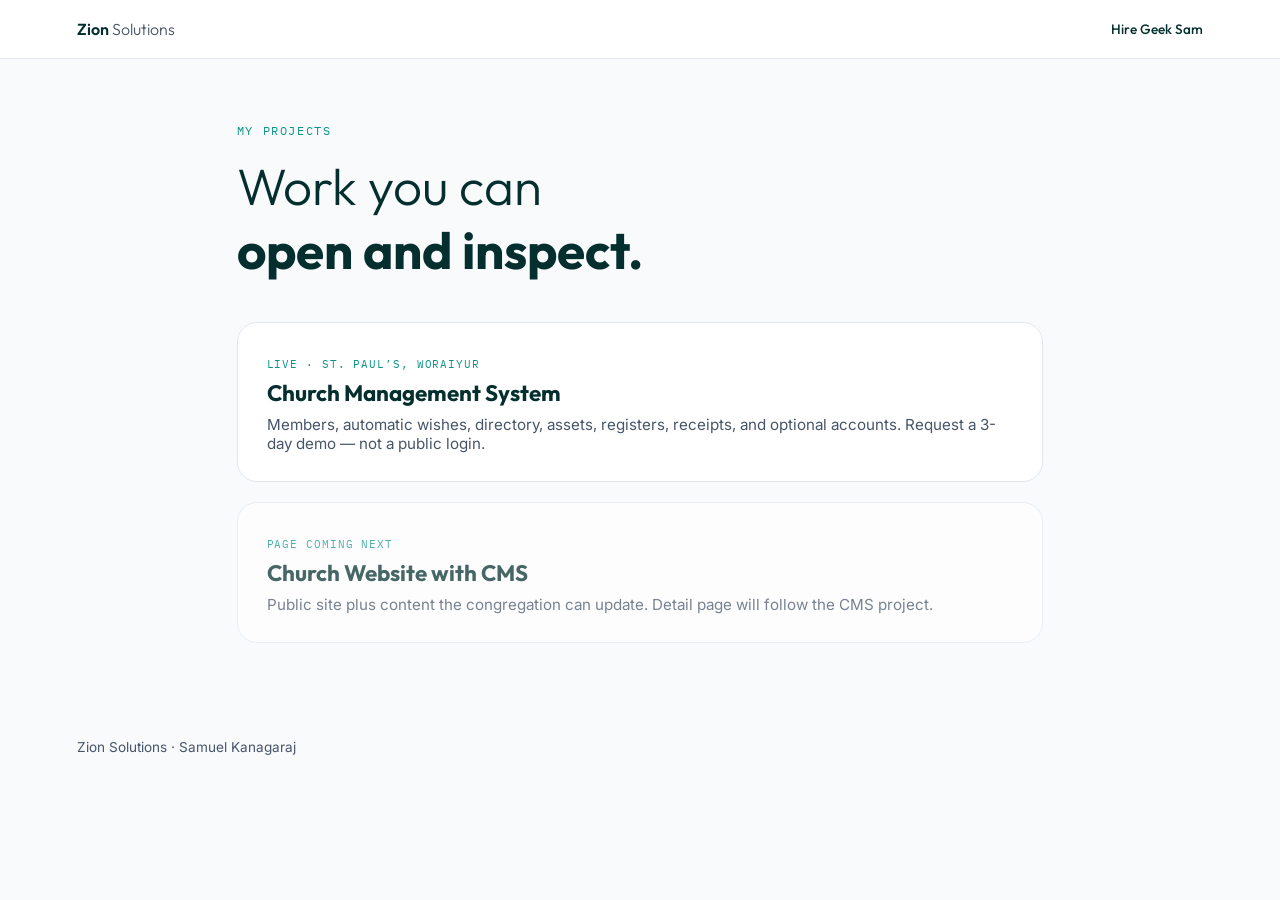
==== my-projects/index.html @ 7ed85b91 "Publish the Church CMS project page with live screenshots. Gives clients a dedicated URL under My Pr" ====
<!DOCTYPE html>
<html lang="en">
<head>
<script async src="https://www.googletagmanager.com/gtag/js?id=G-L01Q1EC8TN"></script>
<script>
  window.dataLayer = window.dataLayer || [];
  function gtag(){dataLayer.push(arguments);}
  gtag('js', new Date());
  gtag('config', 'G-L01Q1EC8TN');
</script>
<meta charset="UTF-8">
<meta name="viewport" content="width=device-width, initial-scale=1.0">
<title>My Projects — Zion Solutions</title>
<meta name="description" content="Projects by Samuel Kanagaraj / Zion Solutions: Church Management System, Church Website with CMS, and more.">
<link rel="preconnect" href="https://fonts.googleapis.com">
<link rel="preconnect" href="https://fonts.gstatic.com" crossorigin>
<link href="https://fonts.googleapis.com/css2?family=Outfit:wght@300;400;600;700&family=Inter:wght@400;500&family=IBM+Plex+Mono:wght@500&display=swap" rel="stylesheet">
<style>
:root { --ink:#042f2e; --clay:#0d9488; --stone:#475569; --border:#e2e8f0; --paper:#fff; --sand:#5eead4; }
* { box-sizing: border-box; margin: 0; padding: 0; }
body { font-family: Inter, sans-serif; color: var(--ink); background: #f8fafc; }
nav { display:flex; justify-content:space-between; align-items:center; padding:1.2rem 6%; background:#fff; border-bottom:1px solid var(--border); }
nav a { text-decoration:none; color:var(--ink); font-family:Outfit,sans-serif; font-weight:600; }
nav span { font-weight:300; color:var(--stone); }
.wrap { max-width:960px; margin:0 auto; padding:4rem 6%; }
.eyebrow { font-family:'IBM Plex Mono',monospace; font-size:.72rem; letter-spacing:.14em; text-transform:uppercase; color:var(--clay); margin-bottom:1rem; }
h1 { font-family:Outfit,sans-serif; font-size:clamp(2rem,5vw,3.2rem); font-weight:300; margin-bottom:2.5rem; }
h1 strong { font-weight:700; }
.cards { display:grid; gap:1.25rem; }
.card { display:block; background:#fff; border:1px solid var(--border); border-radius:20px; padding:1.8rem; text-decoration:none; color:inherit; }
.card:hover { border-color:var(--clay); }
.card em { font-style:normal; font-family:'IBM Plex Mono',monospace; font-size:.7rem; color:var(--clay); letter-spacing:.08em; }
.card h2 { font-family:Outfit,sans-serif; font-size:1.4rem; margin:.4rem 0 .5rem; }
.card p { color:var(--stone); font-size:.95rem; }
.soon { opacity:.72; pointer-events:none; }
footer { padding:2rem 6%; font-size:.85rem; color:var(--stone); }
</style>
</head>
<body>
<nav>
  <a href="../index.html">Zion<span> Solutions</span></a>
  <a href="../index.html#contact" style="font-size:.85rem;font-weight:500;">Hire Geek Sam</a>
</nav>
<div class="wrap">
  <div class="eyebrow">My Projects</div>
  <h1>Work you can<br><strong>open and inspect.</strong></h1>
  <div class="cards">
    <a class="card" href="church-cms/">
      <em>LIVE · ST. PAUL’S, WORAIYUR</em>
      <h2>Church Management System</h2>
      <p>Members, automatic wishes, directory, assets, registers, receipts, and optional accounts. Request a 3-day demo — not a public login.</p>
    </a>
    <div class="card soon">
      <em>PAGE COMING NEXT</em>
      <h2>Church Website with CMS</h2>
      <p>Public site plus content the congregation can update. Detail page will follow the CMS project.</p>
    </div>
  </div>
</div>
<footer>Zion Solutions · Samuel Kanagaraj</footer>
</body>
</html>
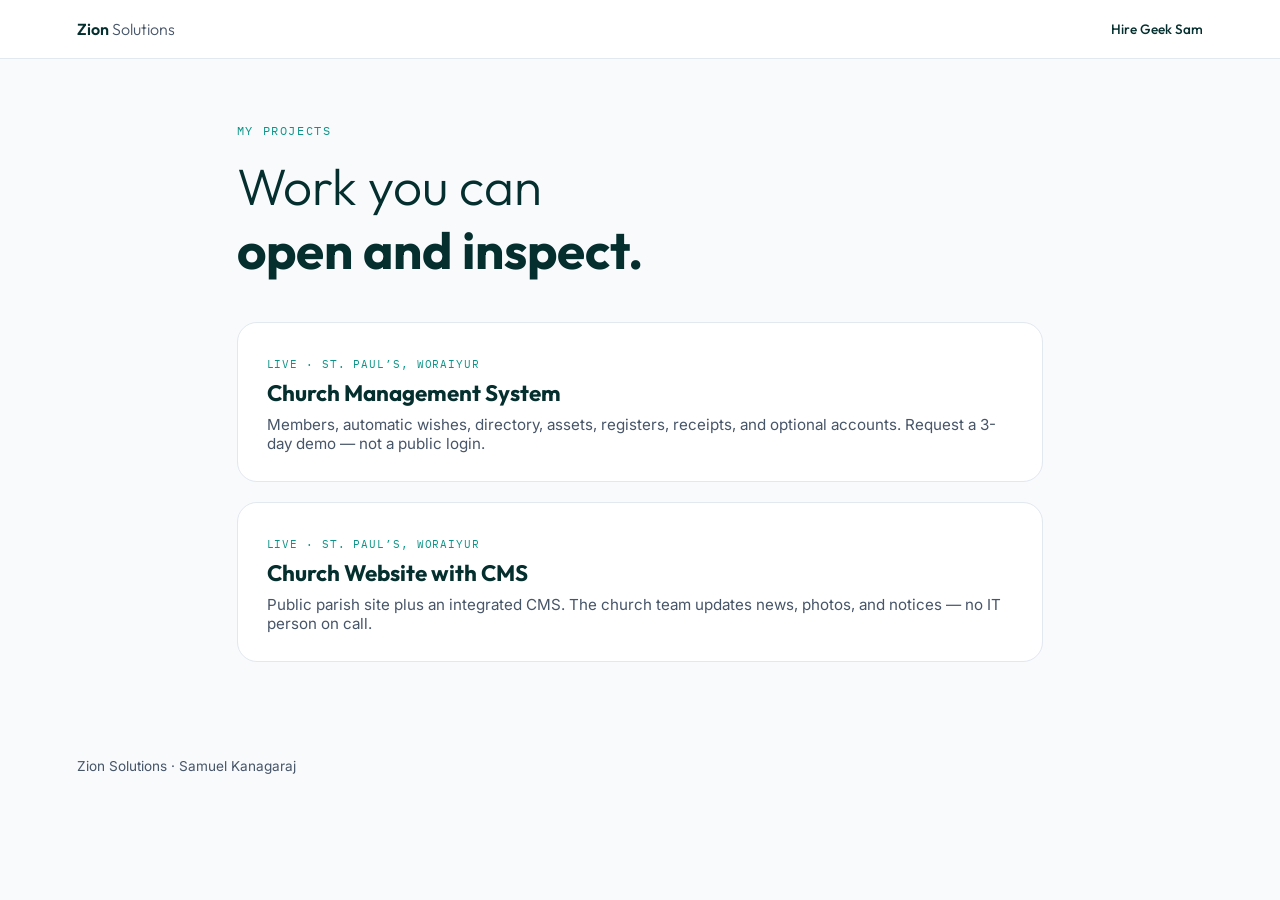
==== commit 09793542: "Publish the Church Website project page and point home and projects at it. Co-authored-by: Cursor <c" ====
--- a/my-projects/index.html
+++ b/my-projects/index.html
@@ -50,11 +50,11 @@
       <h2>Church Management System</h2>
       <p>Members, automatic wishes, directory, assets, registers, receipts, and optional accounts. Request a 3-day demo — not a public login.</p>
     </a>
-    <div class="card soon">
-      <em>PAGE COMING NEXT</em>
+    <a class="card" href="church-website/">
+      <em>LIVE · ST. PAUL’S, WORAIYUR</em>
       <h2>Church Website with CMS</h2>
-      <p>Public site plus content the congregation can update. Detail page will follow the CMS project.</p>
-    </div>
+      <p>Public parish site plus an integrated CMS. The church team updates news, photos, and notices — no IT person on call.</p>
+    </a>
   </div>
 </div>
 <footer>Zion Solutions · Samuel Kanagaraj</footer>
